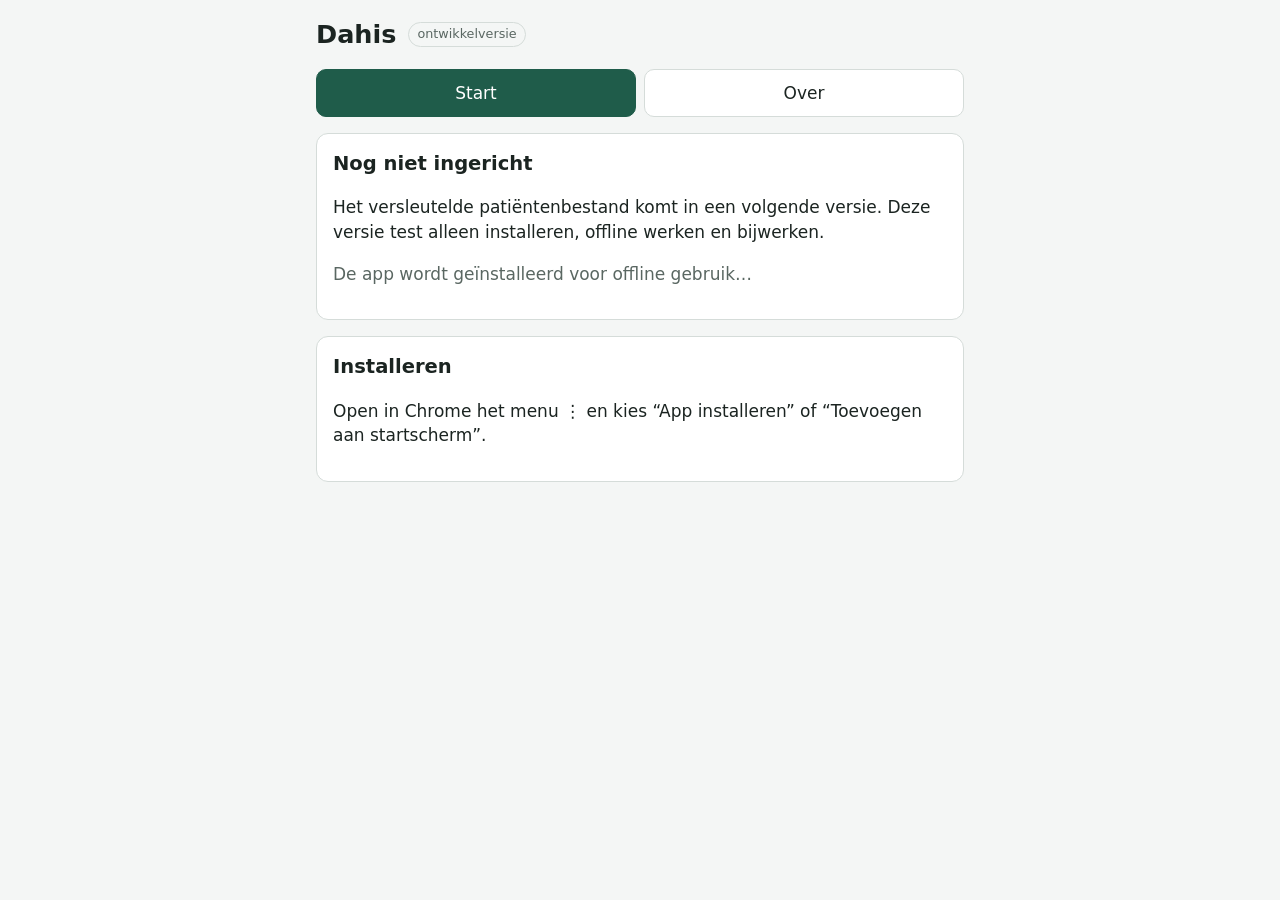
==== app/index.html @ 91f65f6c "feat: app-shell met service worker, handmatige updates en strikte CSP - app/: index.html, manifest, " ====
<!doctype html>
<html lang="nl">
<head>
<meta charset="utf-8">
<meta http-equiv="Content-Security-Policy" content="default-src 'none'; script-src 'self'; style-src 'self'; img-src 'self'; manifest-src 'self'; worker-src 'self'; connect-src 'none'; base-uri 'none'; form-action 'none'; require-trusted-types-for 'script'; trusted-types dahis-sw">
<meta name="viewport" content="width=device-width, initial-scale=1">
<meta name="referrer" content="no-referrer">
<meta name="robots" content="noindex, nofollow">
<meta name="color-scheme" content="light dark">
<meta name="theme-color" content="#1f5c4a">
<title>Dahis</title>
<link rel="manifest" href="manifest.webmanifest">
<link rel="icon" href="icons/icon-192.png">
<link rel="stylesheet" href="css/app.css">
<script type="module" src="js/app.js"></script>
</head>
<body>
<noscript><p class="noscript">Dahis heeft JavaScript nodig.</p></noscript>
<div id="app"></div>
</body>
</html>
---- app/css/app.css ----
:root {
  --bg: #f4f6f5;
  --card: #ffffff;
  --text: #1b2421;
  --muted: #5a6762;
  --accent: #1f5c4a;
  --accent-text: #ffffff;
  --border: #d5dcd9;
  --banner: #fff4d6;
  color-scheme: light dark;
}

@media (prefers-color-scheme: dark) {
  :root {
    --bg: #121816;
    --card: #1b2421;
    --text: #e6ece9;
    --muted: #9fb0aa;
    --accent: #4fa88b;
    --accent-text: #0c1411;
    --border: #2e3a36;
    --banner: #3a3216;
  }
}

* { box-sizing: border-box; }

html, body {
  margin: 0;
  background: var(--bg);
  color: var(--text);
  font-family: system-ui, -apple-system, "Segoe UI", Roboto, sans-serif;
  font-size: 17px;
  line-height: 1.45;
}

#app {
  max-width: 40rem;
  margin: 0 auto;
  padding: 0 16px 32px;
}

.top {
  display: flex;
  align-items: center;
  gap: 12px;
  padding: 16px 0 8px;
}

.top h1 { margin: 0; font-size: 1.5rem; }

.badge {
  font-size: 0.75rem;
  padding: 2px 8px;
  border-radius: 999px;
  border: 1px solid var(--border);
  color: var(--muted);
}

.tabs {
  display: flex;
  gap: 8px;
  margin: 8px 0 16px;
}

.card, .banner {
  background: var(--card);
  border: 1px solid var(--border);
  border-radius: 12px;
  padding: 16px;
  margin-bottom: 16px;
}

.banner { background: var(--banner); }
.banner p { margin-top: 0; }

h2 { margin: 0 0 8px; font-size: 1.15rem; }

.muted { color: var(--muted); }

dl {
  display: grid;
  grid-template-columns: max-content 1fr;
  gap: 4px 16px;
  margin: 0 0 12px;
}

dt { color: var(--muted); }
dd { margin: 0; overflow-wrap: anywhere; }

.hash { font-family: ui-monospace, "Cascadia Mono", Consolas, monospace; font-size: 0.9rem; }

button {
  font: inherit;
  min-height: 48px;
  padding: 10px 18px;
  border-radius: 10px;
  border: 1px solid var(--border);
  background: var(--card);
  color: var(--text);
  cursor: pointer;
}

button:disabled { opacity: 0.5; cursor: default; }

button.primary, .tab.active {
  background: var(--accent);
  border-color: var(--accent);
  color: var(--accent-text);
}

.tab { flex: 1; }

button:focus-visible {
  outline: 3px solid var(--accent);
  outline-offset: 2px;
}

.noscript { padding: 16px; }
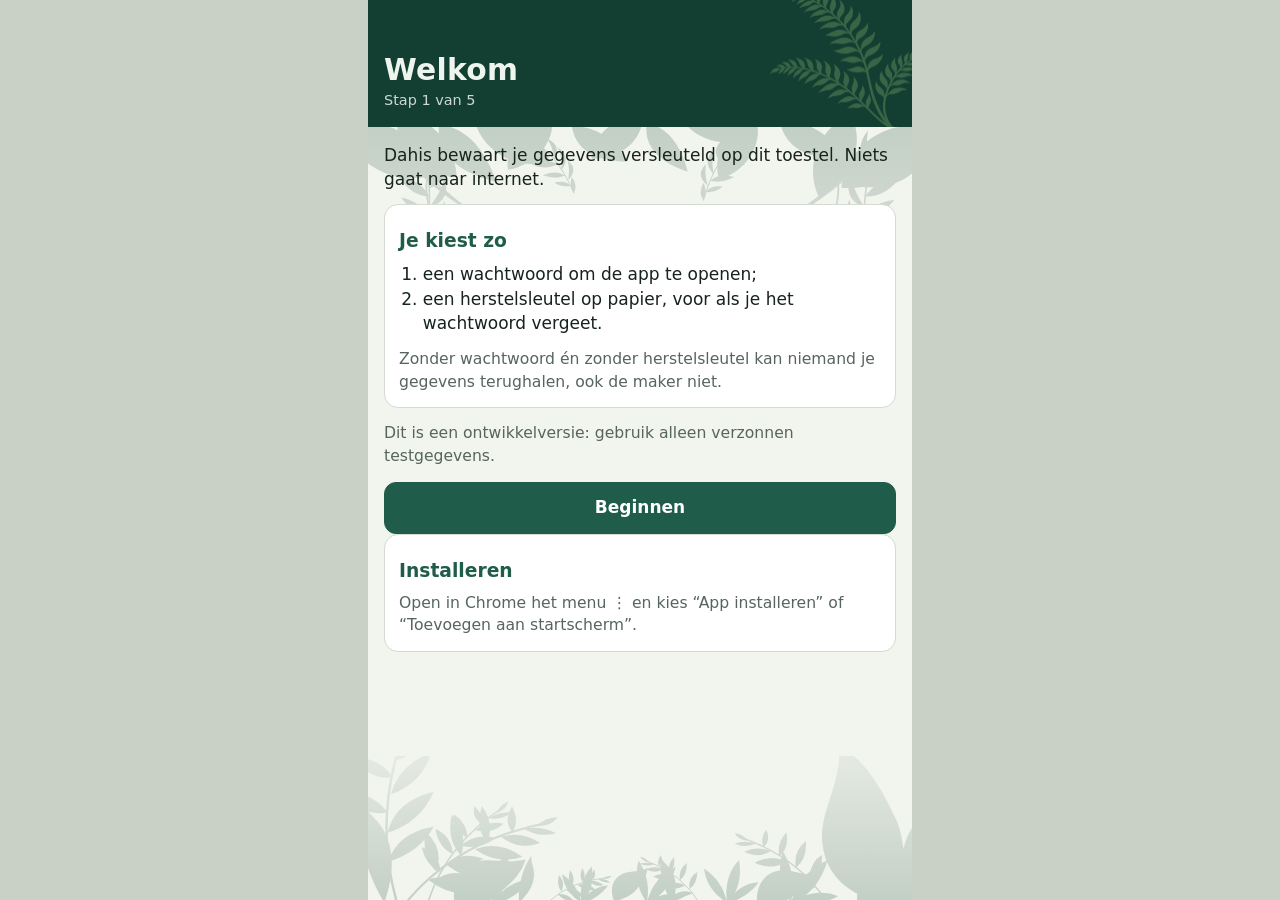
==== commit 2b9b4cda: "feat: onboarding, ontgrendelen en vergrendelen met eigen UI (taak 5) - controller.js: toestand van d" ====
--- a/app/index.html
+++ b/app/index.html
@@ -3,11 +3,11 @@
 <head>
 <meta charset="utf-8">
 <meta http-equiv="Content-Security-Policy" content="default-src 'none'; script-src 'self'; style-src 'self'; img-src 'self'; manifest-src 'self'; worker-src 'self'; connect-src 'none'; base-uri 'none'; form-action 'none'; require-trusted-types-for 'script'; trusted-types dahis-sw">
-<meta name="viewport" content="width=device-width, initial-scale=1">
+<meta name="viewport" content="width=device-width, initial-scale=1, viewport-fit=cover">
 <meta name="referrer" content="no-referrer">
 <meta name="robots" content="noindex, nofollow">
 <meta name="color-scheme" content="light dark">
-<meta name="theme-color" content="#1f5c4a">
+<meta name="theme-color" content="#123f32">
 <title>Dahis</title>
 <link rel="manifest" href="manifest.webmanifest">
 <link rel="icon" href="icons/icon-192.png">
@@ -16,6 +16,28 @@
 </head>
 <body>
 <noscript><p class="noscript">Dahis heeft JavaScript nodig.</p></noscript>
+<!-- Logo (ontwerp gebruiker, paden ongewijzigd: logo-w = wit op groen,
+     logo-g = groen op wit) en iconen; gebruikt via <use href="#...">. -->
+<svg class="defs" width="0" height="0" aria-hidden="true">
+<symbol id="logo-w" viewBox="226 58 440 792"><path fill="currentColor" fill-rule="evenodd" d="M438 831 C436 824 434 804 434 794 C433 789 433 783 432 780 L432 776 443 771 C450 768 455 765 456 765 C457 765 452 798 448 811 C445 821 440 834 439 834 C439 834 438 833 438 831Z M400 800 C393 788 393 776 399 763 C406 749 419 738 445 725 C455 721 465 715 467 713 C476 707 477 699 471 693 L468 691 468 676 C468 669 468 662 469 662 C470 661 483 667 490 672 C503 680 509 691 509 704 C509 712 508 717 503 724 C495 735 486 741 452 755 C435 762 425 768 418 775 C411 782 406 791 405 799 C405 802 404 805 404 805 C404 806 402 803 400 800Z M430 712 C430 704 431 624 432 613 L432 606 445 601 C452 598 459 596 460 596 C461 596 461 597 460 600 C459 609 458 644 457 675 L457 708 444 714 C437 717 432 720 431 720 C431 720 431 717 430 712Z M411 680 C382 671 363 657 354 639 C351 633 351 630 350 623 C349 608 355 595 367 583 C380 571 394 564 436 549 C467 538 479 532 485 525 C489 520 490 517 490 513 C489 509 484 503 481 501 C479 500 479 499 480 484 L480 468 483 468 C488 469 506 478 512 483 C527 494 534 508 533 524 C532 539 523 552 508 562 C499 568 478 578 459 585 C426 597 419 600 409 607 C390 619 392 636 415 646 L419 648 419 665 C419 674 419 682 419 682 C419 682 415 681 411 680Z M437 532 C437 529 438 513 438 497 C440 460 441 456 451 442 C456 436 467 426 468 427 C469 428 469 494 468 511 L467 526 463 528 C461 528 454 531 448 533 L437 538 437 532Z M422 504 C416 499 409 490 405 484 C395 465 395 441 406 421 C413 407 426 392 442 381 C452 373 473 361 485 356 C490 354 502 348 510 344 C529 334 539 331 555 330 C573 329 588 334 601 343 C604 346 606 348 607 350 C608 354 609 354 613 354 C619 354 628 352 638 348 C641 346 644 346 644 346 C644 348 635 355 631 357 C628 358 626 360 626 360 C626 360 628 361 630 362 C635 365 646 374 642 374 C641 373 637 372 633 370 C626 368 613 365 609 365 C607 365 604 367 602 369 C599 372 594 375 590 377 C579 383 570 385 548 386 C534 387 526 387 520 389 C498 395 472 408 456 423 C435 441 428 457 428 488 C428 492 428 499 427 502 L426 507 422 504Z M577 352 C579 350 579 349 578 348 C575 344 572 343 569 345 C566 347 565 350 568 353 C570 356 574 356 577 352Z M303 426 C293 423 283 414 275 402 C267 388 263 368 266 355 C271 331 294 319 317 326 L324 329 324 322 C328 292 351 270 381 270 L387 270 382 265 C378 260 377 260 372 260 C370 261 362 262 356 264 C346 266 342 266 330 266 C317 266 316 266 307 263 C286 256 271 244 251 219 C248 214 245 210 246 210 C246 209 260 202 269 199 C303 187 333 190 356 206 C369 215 378 226 385 241 L390 251 412 272 434 292 435 282 C436 267 436 239 435 233 C435 230 433 226 428 220 C408 191 403 176 403 156 C403 140 406 129 416 112 C420 104 433 86 441 78 L445 73 454 85 C475 114 484 134 484 155 C484 176 478 191 458 219 L451 230 451 261 C451 278 451 291 452 291 C453 291 462 282 474 271 C495 252 496 250 499 243 C505 231 511 222 520 214 C544 190 575 185 613 198 C624 202 639 209 639 210 C639 211 629 224 620 234 C610 245 596 256 586 261 C566 271 548 272 517 265 L506 263 500 267 C487 278 474 293 468 307 C463 318 461 327 461 342 L461 356 458 358 C456 359 450 362 445 366 C440 369 435 372 435 372 C434 372 434 370 434 367 C435 365 434 356 434 347 C433 325 429 313 416 298 C406 286 383 280 367 285 C350 291 340 305 338 322 L338 329 343 327 C347 325 351 325 358 325 C368 324 369 325 375 328 C387 334 394 344 396 359 C400 386 378 423 356 426 C351 427 341 425 335 421 L331 419 324 422 C315 426 309 427 303 426Z"/></symbol>
+<symbol id="logo-g" viewBox="226 58 440 792"><path fill="currentColor" fill-rule="evenodd" d="M438 827 C436 811 433 778 434 777 C434 776 454 766 456 766 C457 766 457 767 457 772 C455 784 452 802 450 810 C447 820 441 834 440 834 C440 834 439 831 438 827Z M402 803 C391 786 394 767 409 750 C418 741 427 735 448 725 C457 720 466 715 469 713 C477 707 478 699 472 693 L469 691 469 676 C469 663 469 662 471 662 C472 662 477 664 483 667 C499 675 507 684 510 697 C514 715 502 732 480 744 C476 745 465 750 455 754 C435 763 421 771 416 778 C411 784 407 792 406 799 C405 806 405 806 402 803Z M431 720 C431 719 431 701 431 679 C431 640 432 608 434 607 C434 606 440 604 448 601 L460 596 461 599 C461 601 461 610 460 619 C459 629 459 653 458 672 L458 708 445 714 C438 718 432 720 431 720Z M407 678 C380 669 363 657 356 641 C346 621 350 600 368 584 C380 572 394 565 422 555 C466 539 477 534 485 527 C493 518 493 511 484 504 L480 500 481 484 C481 472 482 468 483 468 C483 468 487 469 491 471 C510 479 525 492 530 504 C537 522 533 539 520 553 C508 565 494 572 448 590 C414 602 403 609 399 618 C396 624 396 626 399 633 C401 638 406 642 414 646 L420 648 420 665 C420 674 420 682 419 682 C419 682 413 680 407 678Z M438 530 C438 526 439 510 439 494 C441 463 442 458 449 447 C453 441 466 427 468 427 C469 427 470 446 470 464 C470 478 469 502 467 520 L467 527 463 529 C458 531 438 538 437 538 C437 538 437 535 438 530Z M422 503 C407 491 398 472 398 453 C398 420 424 388 472 363 C478 360 487 355 492 353 C496 351 503 348 506 346 C526 335 540 331 558 331 C574 330 579 332 590 337 C600 342 606 347 608 352 C609 355 610 355 614 354 C622 353 628 352 636 349 C640 347 643 346 644 346 C645 347 635 355 631 357 C628 359 626 360 626 360 C626 360 628 362 631 363 C635 365 645 373 645 374 C644 374 640 373 634 371 C629 369 620 367 615 366 L607 365 602 369 C597 375 585 381 576 384 C572 384 561 385 550 386 C524 387 511 390 490 401 C463 414 445 430 436 448 C431 458 430 464 429 486 C428 497 428 507 428 507 C427 507 425 505 422 503Z M577 353 C581 350 578 344 572 344 C570 344 566 347 566 350 C566 354 574 357 577 353Z M303 426 C292 423 280 411 273 396 C262 373 263 348 278 335 C290 323 306 321 324 329 C324 329 325 327 325 322 C328 293 351 271 380 271 L388 270 383 265 377 260 360 263 C314 272 289 263 256 224 C247 213 246 211 247 210 C251 208 271 201 282 198 C292 195 295 195 310 195 C322 195 327 195 332 196 C346 200 362 210 372 220 C378 227 386 239 388 245 C389 250 392 252 408 267 C430 288 435 292 435 292 C436 292 436 278 436 261 L436 230 426 216 C414 198 410 191 406 179 C404 171 404 169 404 156 C404 145 404 141 406 136 C409 126 414 115 421 105 C427 96 444 74 445 74 C446 74 461 94 466 102 C480 124 486 145 484 164 C482 181 477 192 461 215 L452 230 451 252 C451 264 451 278 452 283 L452 292 464 282 C492 255 496 251 501 241 C516 212 544 194 576 194 C592 194 616 200 633 208 L640 211 635 217 C627 227 608 247 600 253 C577 270 554 274 518 265 L507 263 503 266 C485 279 472 297 465 316 C463 321 463 325 462 339 L462 356 457 359 C455 360 449 364 444 367 L435 373 435 355 C435 333 434 326 427 313 C416 293 400 283 378 284 C370 285 368 285 362 288 C349 295 341 306 339 321 C338 325 338 328 338 328 C338 329 341 328 344 327 C348 325 352 325 359 325 C367 325 369 325 374 327 C382 331 389 338 393 347 C396 353 396 354 396 366 C396 379 396 380 393 388 C389 399 384 407 376 415 C364 427 353 429 339 423 L332 419 324 423 C316 427 309 428 303 426Z"/></symbol>
+<symbol id="i-lock" viewBox="0 0 24 24"><g fill="none" stroke="currentColor" stroke-width="1.8" stroke-linecap="round" stroke-linejoin="round"><rect x="5" y="11" width="14" height="9" rx="2"/><path d="M8 11V8a4 4 0 0 1 8 0v3"/></g></symbol>
+<symbol id="i-people" viewBox="0 0 24 24"><g fill="none" stroke="currentColor" stroke-width="1.8" stroke-linecap="round" stroke-linejoin="round"><circle cx="9" cy="8" r="3.5"/><path d="M2.5 20c.8-3.6 3.4-5.5 6.5-5.5s5.7 1.9 6.5 5.5"/><path d="M16 4.8a3.5 3.5 0 0 1 0 6.4M18 14.8c1.8.7 3 2.4 3.5 5.2"/></g></symbol>
+<symbol id="i-rx" viewBox="0 0 24 24"><g fill="none" stroke="currentColor" stroke-width="1.8" stroke-linecap="round" stroke-linejoin="round"><path d="M7 3h7l4 4v14H7z"/><path d="M14 3v4h4M10 12h5M10 16h5"/></g></symbol>
+<symbol id="i-gear" viewBox="0 0 24 24"><g fill="none" stroke="currentColor" stroke-width="1.8" stroke-linecap="round" stroke-linejoin="round"><circle cx="12" cy="12" r="3"/><path d="M12 2.5v3M12 18.5v3M2.5 12h3M18.5 12h3M5.3 5.3l2.1 2.1M16.6 16.6l2.1 2.1M5.3 18.7l2.1-2.1M16.6 7.4l2.1-2.1"/></g></symbol>
+<symbol id="i-chev" viewBox="0 0 24 24"><g fill="none" stroke="currentColor" stroke-width="1.8" stroke-linecap="round" stroke-linejoin="round"><path d="M9 5l7 7-7 7"/></g></symbol>
+<symbol id="i-back" viewBox="0 0 24 24"><g fill="none" stroke="currentColor" stroke-width="1.8" stroke-linecap="round" stroke-linejoin="round"><path d="M15 5l-7 7 7 7"/></g></symbol>
+<symbol id="i-search" viewBox="0 0 24 24"><g fill="none" stroke="currentColor" stroke-width="1.8" stroke-linecap="round" stroke-linejoin="round"><circle cx="11" cy="11" r="6.5"/><path d="M16 16l4.5 4.5"/></g></symbol>
+<symbol id="i-clock" viewBox="0 0 24 24"><g fill="none" stroke="currentColor" stroke-width="1.8" stroke-linecap="round" stroke-linejoin="round"><circle cx="12" cy="12" r="8.5"/><path d="M12 7.5V12l3 2"/></g></symbol>
+<symbol id="i-key" viewBox="0 0 24 24"><g fill="none" stroke="currentColor" stroke-width="1.8" stroke-linecap="round" stroke-linejoin="round"><circle cx="8" cy="14" r="4"/><path d="M11 11l8-8M16 6l2.5 2.5M14 8l2 2"/></g></symbol>
+<symbol id="i-db" viewBox="0 0 24 24"><g fill="none" stroke="currentColor" stroke-width="1.8" stroke-linecap="round" stroke-linejoin="round"><ellipse cx="12" cy="6" rx="7" ry="3"/><path d="M5 6v12c0 1.7 3.1 3 7 3s7-1.3 7-3V6M5 12c0 1.7 3.1 3 7 3s7-1.3 7-3"/></g></symbol>
+<symbol id="i-archive" viewBox="0 0 24 24"><g fill="none" stroke="currentColor" stroke-width="1.8" stroke-linecap="round" stroke-linejoin="round"><rect x="3.5" y="4" width="17" height="5" rx="1"/><path d="M5 9v10h14V9M10 13h4"/></g></symbol>
+<symbol id="i-shield" viewBox="0 0 24 24"><g fill="none" stroke="currentColor" stroke-width="1.8" stroke-linecap="round" stroke-linejoin="round"><path d="M12 3l7.5 3v5.5c0 4.5-3.2 8-7.5 9.5-4.3-1.5-7.5-5-7.5-9.5V6z"/><path d="M8.8 12l2.3 2.3 4.2-4.6"/></g></symbol>
+<symbol id="i-gauge" viewBox="0 0 24 24"><g fill="none" stroke="currentColor" stroke-width="1.8" stroke-linecap="round" stroke-linejoin="round"><path d="M4 17a8 8 0 1 1 16 0"/><path d="M12 17l4-5"/></g></symbol>
+<symbol id="i-info" viewBox="0 0 24 24"><g fill="none" stroke="currentColor" stroke-width="1.8" stroke-linecap="round" stroke-linejoin="round"><circle cx="12" cy="12" r="8.5"/><path d="M12 11v5.5M12 7.8v.2"/></g></symbol>
+<symbol id="i-trash" viewBox="0 0 24 24"><g fill="none" stroke="currentColor" stroke-width="1.8" stroke-linecap="round" stroke-linejoin="round"><path d="M4.5 7h15M9.5 7V4.5h5V7M6.5 7l1 13h9l1-13M10 11v5.5M14 11v5.5"/></g></symbol>
+<symbol id="i-more" viewBox="0 0 24 24"><g fill="currentColor"><circle cx="5" cy="12" r="1.8"/><circle cx="12" cy="12" r="1.8"/><circle cx="19" cy="12" r="1.8"/></g></symbol>
+</svg>
 <div id="app"></div>
 </body>
 </html>
--- a/app/css/app.css
+++ b/app/css/app.css
@@ -1,25 +1,44 @@
+/* Opmaak van Dahis (docs/plans/2026-11-25-ui-opbouw.md, docs/ui/voorbeelden.html).
+   Geen externe fonts of afbeeldingen; logo en iconen zijn SVG-symbolen in
+   index.html, randen en varen staan in img/. */
+
 :root {
-  --bg: #f4f6f5;
+  --bg: #f2f4ee;
   --card: #ffffff;
-  --text: #1b2421;
-  --muted: #5a6762;
+  --text: #17231d;
+  --muted: #56655d;
+  --jungle: #123f32;
   --accent: #1f5c4a;
   --accent-text: #ffffff;
-  --border: #d5dcd9;
+  --leaf: #4c8c4a;
+  --moss: #8fb573;
+  --border: #d3dbd2;
+  --warn-bg: #fbeee0;
+  --warn: #8a3b12;
+  --ok-bg: #e3f0e1;
+  --ok: #1f5c2c;
   --banner: #fff4d6;
+  --outside: #c9d1c6;
   color-scheme: light dark;
 }
 
 @media (prefers-color-scheme: dark) {
   :root {
-    --bg: #121816;
-    --card: #1b2421;
-    --text: #e6ece9;
-    --muted: #9fb0aa;
-    --accent: #4fa88b;
-    --accent-text: #0c1411;
-    --border: #2e3a36;
+    --bg: #0e1512;
+    --card: #17211c;
+    --text: #e4ece6;
+    --muted: #9fb2a7;
+    --jungle: #0a2a20;
+    --accent: #5fae8c;
+    --accent-text: #08130e;
+    --leaf: #5f9f5c;
+    --border: #2a3a32;
+    --warn-bg: #3a2414;
+    --warn: #f2b48a;
+    --ok-bg: #16301f;
+    --ok: #9fd8a8;
     --banner: #3a3216;
+    --outside: #050807;
   }
 }
 
@@ -27,93 +46,204 @@
 
 html, body {
   margin: 0;
-  background: var(--bg);
+  min-height: 100%;
+  background: var(--outside);
   color: var(--text);
   font-family: system-ui, -apple-system, "Segoe UI", Roboto, sans-serif;
   font-size: 17px;
   line-height: 1.45;
 }
 
-#app {
-  max-width: 40rem;
-  margin: 0 auto;
-  padding: 0 16px 32px;
-}
-
+.defs { position: absolute; width: 0; height: 0; overflow: hidden; }
+.noscript { padding: 16px; }
+
+#app { max-width: 32rem; margin: 0 auto; }
+
+/* --- Pagina ----------------------------------------------------------------- */
+.shell {
+  display: flex;
+  flex-direction: column;
+  min-height: 100vh;
+  min-height: 100dvh;
+  background: var(--bg);
+  position: relative;
+  overflow: hidden;
+}
+
+.content { position: relative; flex: 1; display: flex; flex-direction: column; }
+.inner { position: relative; z-index: 1; flex: 1; padding: 16px 16px 24px; }
+
+/* Randen achter de inhoud (ontwerp gebruiker) */
+.rand {
+  position: absolute; left: 0; width: 100%; height: 144px;
+  pointer-events: none; user-select: none; z-index: 0;
+}
+.rand-boven { top: 0; }
+.rand-onder { bottom: 0; }
+
+/* --- Kopregel --------------------------------------------------------------- */
 .top {
+  position: relative;
+  overflow: hidden;
+  min-height: 116px;
+  padding: max(10px, env(safe-area-inset-top)) 16px 16px;
+  background: var(--jungle);
+  color: #eef4ee;
   display: flex;
-  align-items: center;
-  gap: 12px;
-  padding: 16px 0 8px;
-}
-
-.top h1 { margin: 0; font-size: 1.5rem; }
-
-.badge {
-  font-size: 0.75rem;
-  padding: 2px 8px;
-  border-radius: 999px;
-  border: 1px solid var(--border);
-  color: var(--muted);
-}
-
-.tabs {
-  display: flex;
-  gap: 8px;
-  margin: 8px 0 16px;
-}
-
-.card, .banner {
+  flex-direction: column;
+  justify-content: flex-end;
+}
+.top .row { position: relative; z-index: 1; display: flex; align-items: center; gap: 8px; min-height: 40px; }
+.top .spacer { flex: 1; }
+.top h1 { position: relative; z-index: 1; margin: 2px 0 0; font-size: 1.75rem; line-height: 1.2; letter-spacing: 0.01em; }
+.top .sub { position: relative; z-index: 1; margin: 2px 0 0; font-size: 0.85rem; opacity: 0.85; }
+.top .chip { font-size: 0.75rem; padding: 2px 8px; border-radius: 999px; border: 1px solid rgba(255, 255, 255, 0.4); }
+.top .back, .top .lock {
+  display: inline-flex; align-items: center; gap: 6px;
+  min-height: 40px; padding: 0 12px;
+  border-radius: 999px; border: 1px solid rgba(255, 255, 255, 0.35);
+  background: rgba(18, 63, 50, 0.55); color: inherit; font: inherit; font-size: 0.9rem;
+  cursor: pointer;
+}
+.top .back { border-color: transparent; background: none; padding-left: 0; }
+.fern { position: absolute; pointer-events: none; user-select: none; object-fit: contain; }
+.top .fern { right: -18px; top: -14px; width: 160px; height: 146px; opacity: 0.32; }
+
+/* --- Inhoud ----------------------------------------------------------------- */
+h3 { margin: 8px 0 8px; font-size: 1.1rem; color: var(--accent); }
+p { margin: 0 0 12px; }
+.muted { color: var(--muted); font-size: 0.92rem; }
+.center { text-align: center; }
+.hint { font-size: 0.85rem; color: var(--muted); margin: 4px 0 0; }
+
+.card {
   background: var(--card);
   border: 1px solid var(--border);
-  border-radius: 12px;
-  padding: 16px;
-  margin-bottom: 16px;
-}
-
-.banner { background: var(--banner); }
-.banner p { margin-top: 0; }
-
-h2 { margin: 0 0 8px; font-size: 1.15rem; }
-
-.muted { color: var(--muted); }
-
-dl {
-  display: grid;
-  grid-template-columns: max-content 1fr;
-  gap: 4px 16px;
-  margin: 0 0 12px;
-}
-
+  border-radius: 14px;
+  padding: 14px;
+  margin-bottom: 14px;
+}
+.card > :last-child { margin-bottom: 0; }
+
+.note { border-radius: 12px; padding: 12px; font-size: 0.95rem; }
+.note.warn { background: var(--warn-bg); color: var(--warn); }
+.note.ok { background: var(--ok-bg); color: var(--ok); }
+
+.banner {
+  background: var(--banner); border-radius: 12px; padding: 10px 12px; margin-bottom: 12px;
+  display: flex; align-items: center; gap: 10px; font-size: 0.95rem;
+}
+.banner button {
+  margin-left: auto; min-height: 40px; padding: 0 14px; border-radius: 10px;
+  border: 1px solid var(--accent); background: var(--accent); color: var(--accent-text); font: inherit;
+}
+
+.steps { margin: 0 0 12px; padding-left: 1.4em; }
+
+dl { display: grid; grid-template-columns: max-content 1fr; gap: 6px 14px; margin: 0; font-size: 0.95rem; }
 dt { color: var(--muted); }
 dd { margin: 0; overflow-wrap: anywhere; }
-
-.hash { font-family: ui-monospace, "Cascadia Mono", Consolas, monospace; font-size: 0.9rem; }
-
-button {
-  font: inherit;
+.hash { font-family: ui-monospace, "Cascadia Mono", Consolas, monospace; font-size: 0.85rem; }
+
+/* --- Formulieren en knoppen ------------------------------------------------- */
+label { display: block; font-weight: 600; margin: 12px 0 4px; font-size: 0.95rem; }
+input, select {
+  width: 100%;
   min-height: 48px;
-  padding: 10px 18px;
+  padding: 10px 12px;
   border-radius: 10px;
   border: 1px solid var(--border);
   background: var(--card);
   color: var(--text);
-  cursor: pointer;
-}
-
-button:disabled { opacity: 0.5; cursor: default; }
-
-button.primary, .tab.active {
-  background: var(--accent);
-  border-color: var(--accent);
-  color: var(--accent-text);
-}
-
-.tab { flex: 1; }
-
-button:focus-visible {
-  outline: 3px solid var(--accent);
+  font: inherit;
+}
+input:focus-visible, select:focus-visible, button:focus-visible {
+  outline: 3px solid var(--moss);
   outline-offset: 2px;
 }
 
-.noscript { padding: 16px; }
+.btn {
+  display: block; width: 100%;
+  min-height: 52px; margin-top: 14px; padding: 10px 16px;
+  border-radius: 12px; border: 1px solid var(--border);
+  background: var(--card); color: var(--text);
+  font: inherit; font-weight: 600; cursor: pointer;
+}
+.btn.primary { background: var(--accent); color: var(--accent-text); border-color: var(--accent); }
+.btn.danger { background: var(--warn); color: #ffffff; border-color: var(--warn); }
+.btn.link { border: none; background: none; color: var(--accent); min-height: 44px; font-weight: 500; margin-top: 6px; }
+.btn:disabled { opacity: 0.55; cursor: default; }
+
+/* --- Herstelsleutel ----------------------------------------------------------- */
+.key {
+  font-family: ui-monospace, "Cascadia Mono", Consolas, monospace;
+  font-size: 1.1rem;
+  display: grid;
+  grid-template-columns: repeat(3, 1fr);
+  gap: 8px 10px;
+  padding: 12px;
+  border-radius: 10px;
+  background: var(--card);
+  border: 1px dashed var(--moss);
+  text-align: center;
+  user-select: none;
+}
+
+/* --- Lijsten ------------------------------------------------------------------ */
+.list { list-style: none; margin: 0; padding: 0; }
+.list li { border-bottom: 1px solid var(--border); }
+.list li:last-child { border-bottom: none; }
+.list li, .list .row-btn {
+  display: flex; align-items: center; gap: 14px; min-height: 52px;
+}
+.list .row-btn {
+  width: 100%; padding: 8px 2px; border: none; background: none; color: inherit;
+  font: inherit; text-align: left; cursor: pointer;
+}
+.list li > .lead:first-child { margin-left: 2px; }
+.list .label { flex: 1; }
+.list .value { color: var(--muted); font-size: 0.9rem; text-align: right; }
+.list select { width: auto; min-height: 40px; padding: 4px 8px; }
+.lead { width: 22px; height: 22px; flex: none; color: var(--text); }
+.chev { width: 18px; height: 18px; flex: none; color: var(--muted); }
+.icon { width: 20px; height: 20px; flex: none; }
+.danger-text { color: var(--warn); }
+
+.search { position: relative; margin-bottom: 8px; }
+.search .icon { position: absolute; left: 12px; top: 14px; color: var(--muted); }
+.search input { padding-left: 42px; border-radius: 12px; }
+
+.empty { text-align: center; padding: 28px 8px; color: var(--muted); }
+.empty-mark { width: 44px; height: 80px; color: var(--leaf); opacity: 0.6; }
+
+/* --- Navigatielint ------------------------------------------------------------- */
+.navbar {
+  position: sticky; bottom: 0; z-index: 2;
+  display: grid; grid-template-columns: repeat(4, 1fr); gap: 4px;
+  background: var(--card); border-top: 1px solid var(--border);
+  padding: 8px 6px max(12px, env(safe-area-inset-bottom));
+}
+.navbar button {
+  display: flex; flex-direction: column; align-items: center; justify-content: center; gap: 3px;
+  min-height: 58px; border: none; background: none; color: var(--text);
+  font: inherit; font-size: 0.75rem; border-radius: 14px; cursor: pointer;
+}
+.navbar svg { width: 24px; height: 24px; color: var(--accent); }
+.navbar button[aria-current="page"] {
+  background: color-mix(in srgb, var(--moss) 30%, transparent);
+  color: var(--accent); font-weight: 700;
+}
+
+/* --- Hoofdscherm: geheel groen ---------------------------------------------------- */
+.shell.green { background: #123f32; color: #eef4ee; }
+.shell.green .inner { padding-top: max(56px, env(safe-area-inset-top)); }
+.shell.green .hero { text-align: center; margin-bottom: 16px; }
+.shell.green .hero .mark { width: 96px; height: 172px; color: #ffffff; }
+.shell.green .hero h1 { margin: 8px 0 4px; font-size: 1.6rem; letter-spacing: 0.02em; color: #ffffff; }
+.shell.green .muted, .shell.green .hint { color: #b9cdbf; }
+.shell.green label { color: #eef4ee; }
+.shell.green input { background: rgba(255, 255, 255, 0.95); color: #17231d; border-color: transparent; }
+.shell.green .btn.primary { background: #ffffff; color: #123f32; border-color: #ffffff; }
+.shell.green .btn.link { color: #d8ead9; }
+.shell.green .note.warn { background: #fbeee0; color: #8a3b12; }
+.shell.green .fern-hero { right: -40px; bottom: -30px; width: 300px; height: 274px; opacity: 0.20; transform: rotate(8deg); }
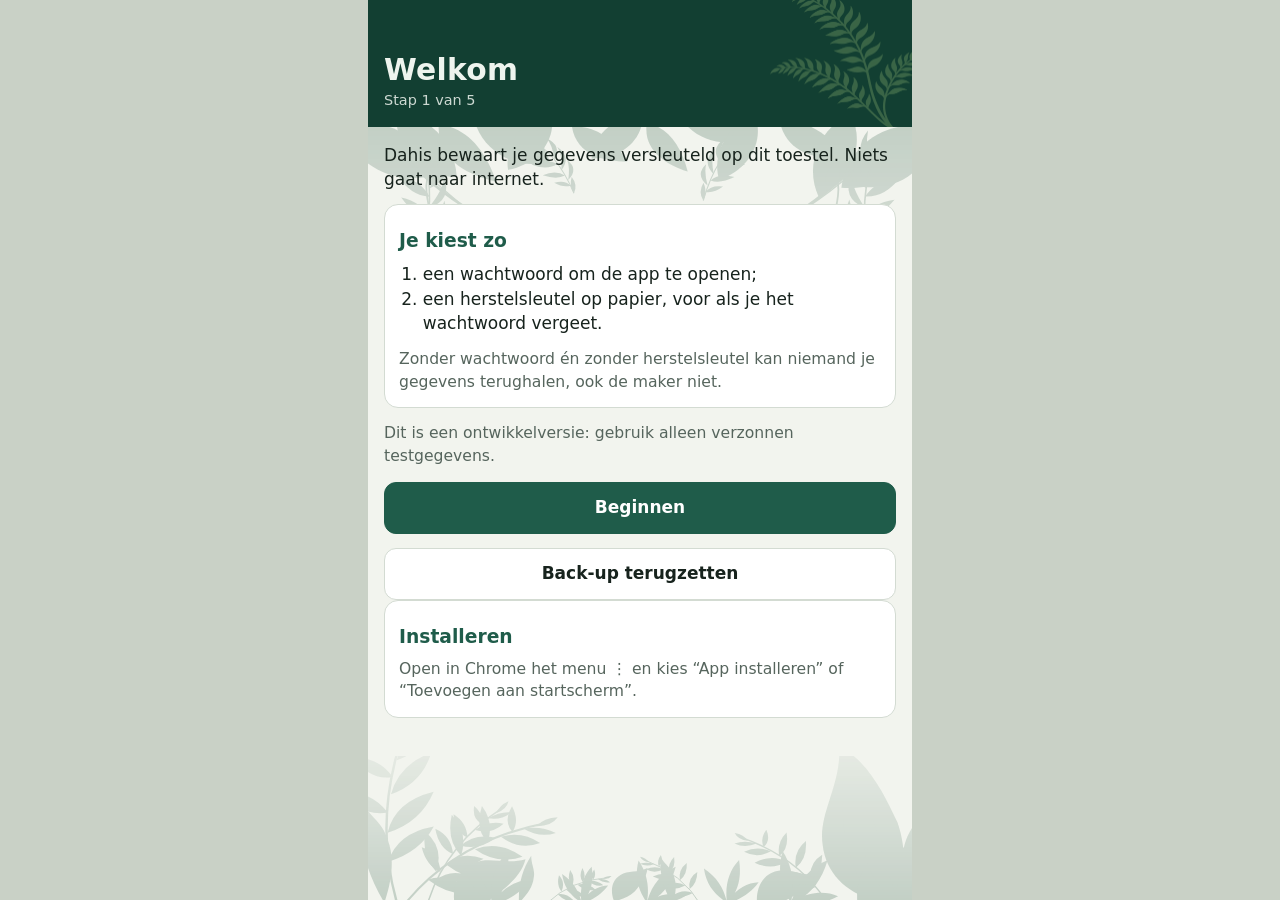
==== commit 5f2160ee: "feat: instellingen met vaste keuzes, Opslag naar Meer (0.4.4) Ontwerp afgestemd op het ontwerpcanvas" ====
--- a/app/index.html
+++ b/app/index.html
@@ -28,6 +28,7 @@
 <symbol id="i-chev" viewBox="0 0 24 24"><g fill="none" stroke="currentColor" stroke-width="1.8" stroke-linecap="round" stroke-linejoin="round"><path d="M9 5l7 7-7 7"/></g></symbol>
 <symbol id="i-back" viewBox="0 0 24 24"><g fill="none" stroke="currentColor" stroke-width="1.8" stroke-linecap="round" stroke-linejoin="round"><path d="M15 5l-7 7 7 7"/></g></symbol>
 <symbol id="i-search" viewBox="0 0 24 24"><g fill="none" stroke="currentColor" stroke-width="1.8" stroke-linecap="round" stroke-linejoin="round"><circle cx="11" cy="11" r="6.5"/><path d="M16 16l4.5 4.5"/></g></symbol>
+<symbol id="i-swap" viewBox="0 0 24 24"><g fill="none" stroke="currentColor" stroke-width="1.8" stroke-linecap="round" stroke-linejoin="round"><path d="M4 7h13l-3-3M20 17H7l3 3"/></g></symbol>
 <symbol id="i-clock" viewBox="0 0 24 24"><g fill="none" stroke="currentColor" stroke-width="1.8" stroke-linecap="round" stroke-linejoin="round"><circle cx="12" cy="12" r="8.5"/><path d="M12 7.5V12l3 2"/></g></symbol>
 <symbol id="i-key" viewBox="0 0 24 24"><g fill="none" stroke="currentColor" stroke-width="1.8" stroke-linecap="round" stroke-linejoin="round"><circle cx="8" cy="14" r="4"/><path d="M11 11l8-8M16 6l2.5 2.5M14 8l2 2"/></g></symbol>
 <symbol id="i-db" viewBox="0 0 24 24"><g fill="none" stroke="currentColor" stroke-width="1.8" stroke-linecap="round" stroke-linejoin="round"><ellipse cx="12" cy="6" rx="7" ry="3"/><path d="M5 6v12c0 1.7 3.1 3 7 3s7-1.3 7-3V6M5 12c0 1.7 3.1 3 7 3s7-1.3 7-3"/></g></symbol>
--- a/app/css/app.css
+++ b/app/css/app.css
@@ -19,6 +19,7 @@
   --ok: #1f5c2c;
   --banner: #fff4d6;
   --outside: #c9d1c6;
+  --scroll-thumb: #123f32;
   color-scheme: light dark;
 }
 
@@ -39,6 +40,7 @@
     --ok: #9fd8a8;
     --banner: #3a3216;
     --outside: #050807;
+    --scroll-thumb: #5fae8c;
   }
 }
 
@@ -59,19 +61,36 @@
 
 #app { max-width: 32rem; margin: 0 auto; }
 
+/* Afdekken bij verbergen (0.4.2): geen gegevens in het voorbeeld van
+   Recente apps. Alleen de achtergrond blijft zichtbaar. */
+body.covered #app { visibility: hidden; }
+
 /* --- Pagina ----------------------------------------------------------------- */
+/* Kop en lint staan vast; alleen .inner scrolt (#32). De pagina is precies
+   zo hoog als het scherm, de randen blijven als lijst om het middendeel. */
 .shell {
   display: flex;
   flex-direction: column;
-  min-height: 100vh;
-  min-height: 100dvh;
+  height: 100vh;
+  height: 100dvh;
   background: var(--bg);
   position: relative;
   overflow: hidden;
 }
 
-.content { position: relative; flex: 1; display: flex; flex-direction: column; }
-.inner { position: relative; z-index: 1; flex: 1; padding: 16px 16px 24px; }
+.content { position: relative; flex: 1; min-height: 0; display: flex; flex-direction: column; }
+.inner {
+  position: relative; z-index: 1; flex: 1; min-height: 0;
+  overflow-y: auto; overscroll-behavior: contain;
+  padding: 16px 16px 24px;
+  scrollbar-width: thin; scrollbar-color: var(--scroll-thumb) transparent;
+}
+/* Alleen de verplaatsende balk, zonder achtergrond en pijltjes; geen balk
+   als de inhoud past (overflow-y: auto). */
+.inner::-webkit-scrollbar { width: 6px; }
+.inner::-webkit-scrollbar-track { background: transparent; }
+.inner::-webkit-scrollbar-button { display: none; width: 0; height: 0; }
+.inner::-webkit-scrollbar-thumb { background: var(--scroll-thumb); border-radius: 3px; }
 
 /* Randen achter de inhoud (ontwerp gebruiker) */
 .rand {
@@ -83,6 +102,7 @@
 
 /* --- Kopregel --------------------------------------------------------------- */
 .top {
+  flex: none;
   position: relative;
   overflow: hidden;
   min-height: 116px;
@@ -172,7 +192,20 @@
 .btn.primary { background: var(--accent); color: var(--accent-text); border-color: var(--accent); }
 .btn.danger { background: var(--warn); color: #ffffff; border-color: var(--warn); }
 .btn.link { border: none; background: none; color: var(--accent); min-height: 44px; font-weight: 500; margin-top: 6px; }
+.btn.small { min-height: 44px; margin-top: 10px; }
 .btn:disabled { opacity: 0.55; cursor: default; }
+/* Bestand kiezen (taak 7): eigen knop en duidelijke regel met het gekozen
+   bestand; het invoerveld van Chrome is verborgen maar blijft bereikbaar. */
+.field-label { font-weight: 600; margin: 12px 0 4px; font-size: 0.95rem; }
+.file-hidden { position: absolute; width: 1px; height: 1px; min-height: 0; padding: 0; opacity: 0; overflow: hidden; }
+.btn.file-btn { text-align: center; margin-top: 4px; line-height: 32px; }
+.btn.file-btn.disabled { opacity: 0.55; cursor: default; pointer-events: none; }
+.file-hidden:focus-visible + .file-btn { outline: 3px solid var(--moss); outline-offset: 2px; }
+.card.file-chosen { margin: 8px 0 0; padding: 12px; overflow-wrap: anywhere; font-weight: 600; }
+.card.file-chosen.none { font-weight: 400; color: var(--muted); }
+
+/* Herinnering aan een back-up op het hoofdscherm (taak 7). */
+.note.reminder { margin-bottom: 12px; }
 
 /* --- Herstelsleutel ----------------------------------------------------------- */
 .key {
@@ -204,6 +237,28 @@
 .list .label { flex: 1; }
 .list .value { color: var(--muted); font-size: 0.9rem; text-align: right; }
 .list select { width: auto; min-height: 40px; padding: 4px 8px; }
+.list.log li {
+  display: grid; grid-template-columns: 1fr; gap: 2px; padding: 8px 2px; min-height: 0;
+}
+.list.log .when { color: var(--muted); font-size: 0.85rem; }
+.list.log .tech { color: var(--muted); overflow-wrap: anywhere; }
+/* Instelling met vaste keuzes en "Anders" (#29). */
+.card.setting { display: flex; flex-direction: column; gap: 10px; margin-bottom: 12px; }
+.card.setting .note { margin: 0; }
+.setting-head { display: flex; align-items: center; gap: 10px; }
+.setting-head h4 { margin: 0; font-size: 1rem; }
+.choices { display: grid; grid-template-columns: repeat(5, minmax(0, 1fr)); gap: 6px; }
+.choice {
+  min-height: 44px; padding: 0 2px; border-radius: 10px;
+  border: 1px solid var(--border); background: var(--card); color: var(--text);
+  font: inherit; font-size: 0.85rem; cursor: pointer;
+}
+.choice[aria-pressed="true"] { background: var(--accent); border-color: var(--accent); color: var(--accent-text); font-weight: 700; }
+.choice:disabled { opacity: 0.55; cursor: default; }
+.setting-other { display: flex; align-items: center; gap: 10px; }
+.setting-other label { flex: 1; margin: 0; font-weight: 400; }
+.setting-other select { width: auto; min-height: 44px; padding: 4px 8px; }
+
 .lead { width: 22px; height: 22px; flex: none; color: var(--text); }
 .chev { width: 18px; height: 18px; flex: none; color: var(--muted); }
 .icon { width: 20px; height: 20px; flex: none; }
@@ -218,7 +273,7 @@
 
 /* --- Navigatielint ------------------------------------------------------------- */
 .navbar {
-  position: sticky; bottom: 0; z-index: 2;
+  flex: none; position: relative; z-index: 2;
   display: grid; grid-template-columns: repeat(4, 1fr); gap: 4px;
   background: var(--card); border-top: 1px solid var(--border);
   padding: 8px 6px max(12px, env(safe-area-inset-bottom));
@@ -235,7 +290,7 @@
 }
 
 /* --- Hoofdscherm: geheel groen ---------------------------------------------------- */
-.shell.green { background: #123f32; color: #eef4ee; }
+.shell.green { background: #123f32; color: #eef4ee; --scroll-thumb: #b9cdbf; }
 .shell.green .inner { padding-top: max(56px, env(safe-area-inset-top)); }
 .shell.green .hero { text-align: center; margin-bottom: 16px; }
 .shell.green .hero .mark { width: 96px; height: 172px; color: #ffffff; }
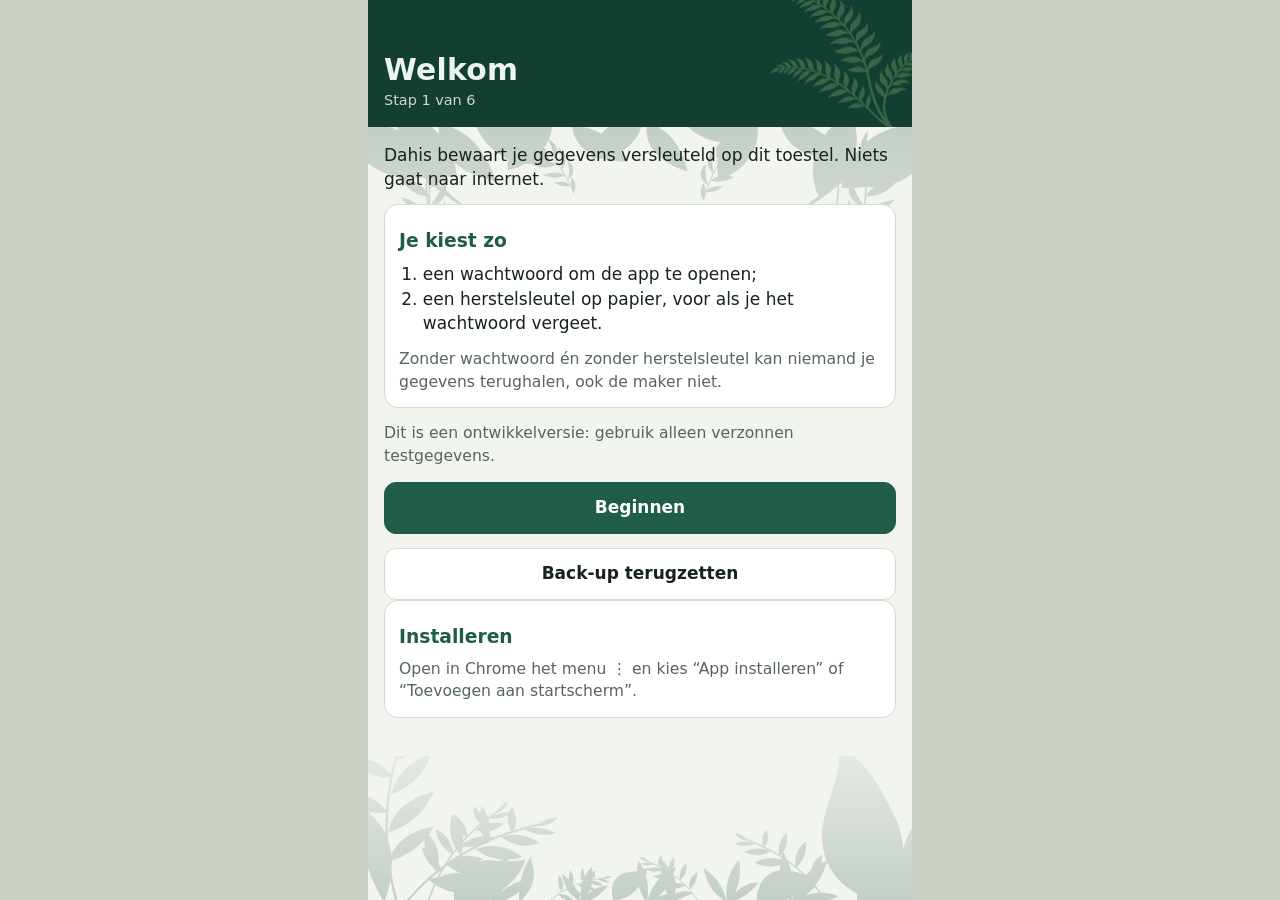
==== commit af9c8bdc: "fix: banner nieuwe versie leesbaar en icoon Snelheid meten in het midden (0.5.3) - De banner over ee" ====
--- a/app/index.html
+++ b/app/index.html
@@ -34,7 +34,7 @@
 <symbol id="i-db" viewBox="0 0 24 24"><g fill="none" stroke="currentColor" stroke-width="1.8" stroke-linecap="round" stroke-linejoin="round"><ellipse cx="12" cy="6" rx="7" ry="3"/><path d="M5 6v12c0 1.7 3.1 3 7 3s7-1.3 7-3V6M5 12c0 1.7 3.1 3 7 3s7-1.3 7-3"/></g></symbol>
 <symbol id="i-archive" viewBox="0 0 24 24"><g fill="none" stroke="currentColor" stroke-width="1.8" stroke-linecap="round" stroke-linejoin="round"><rect x="3.5" y="4" width="17" height="5" rx="1"/><path d="M5 9v10h14V9M10 13h4"/></g></symbol>
 <symbol id="i-shield" viewBox="0 0 24 24"><g fill="none" stroke="currentColor" stroke-width="1.8" stroke-linecap="round" stroke-linejoin="round"><path d="M12 3l7.5 3v5.5c0 4.5-3.2 8-7.5 9.5-4.3-1.5-7.5-5-7.5-9.5V6z"/><path d="M8.8 12l2.3 2.3 4.2-4.6"/></g></symbol>
-<symbol id="i-gauge" viewBox="0 0 24 24"><g fill="none" stroke="currentColor" stroke-width="1.8" stroke-linecap="round" stroke-linejoin="round"><path d="M4 17a8 8 0 1 1 16 0"/><path d="M12 17l4-5"/></g></symbol>
+<symbol id="i-gauge" viewBox="0 0 24 24"><g fill="none" stroke="currentColor" stroke-width="1.8" stroke-linecap="round" stroke-linejoin="round"><path d="M5.99 19.01a8.5 8.5 0 1 1 12.02 0"/><path d="M12 13l3.5-4"/></g></symbol>
 <symbol id="i-info" viewBox="0 0 24 24"><g fill="none" stroke="currentColor" stroke-width="1.8" stroke-linecap="round" stroke-linejoin="round"><circle cx="12" cy="12" r="8.5"/><path d="M12 11v5.5M12 7.8v.2"/></g></symbol>
 <symbol id="i-trash" viewBox="0 0 24 24"><g fill="none" stroke="currentColor" stroke-width="1.8" stroke-linecap="round" stroke-linejoin="round"><path d="M4.5 7h15M9.5 7V4.5h5V7M6.5 7l1 13h9l1-13M10 11v5.5M14 11v5.5"/></g></symbol>
 <symbol id="i-more" viewBox="0 0 24 24"><g fill="currentColor"><circle cx="5" cy="12" r="1.8"/><circle cx="12" cy="12" r="1.8"/><circle cx="19" cy="12" r="1.8"/></g></symbol>
--- a/app/css/app.css
+++ b/app/css/app.css
@@ -135,6 +135,22 @@
 .muted { color: var(--muted); font-size: 0.92rem; }
 .center { text-align: center; }
 .hint { font-size: 0.85rem; color: var(--muted); margin: 4px 0 0; }
+.hint.error { color: var(--warn); font-weight: 600; }
+/* Handtekening (0.5.2): vak van 210 px met een lichte lijn op 30% vanaf
+   onder; tekenen met vinger of stylus (geen scrollen in het vak). Het vak is
+   altijd wit, ook in donkere modus: de handtekening is zwart. */
+.sig-card { display: flex; flex-direction: column; gap: 10px; margin-top: 16px; }
+.sig-card.invalid { border-color: var(--warn); }
+.sig-card h3 { margin: 0; font-size: 1rem; color: var(--text); }
+.sig-card .hint { margin: 0; }
+.sig-box { position: relative; height: 210px; border: 2px dashed #b9c6b8; border-radius: 10px; background: #ffffff; overflow: hidden; }
+.sig-box.saved { border: 1px solid var(--border); }
+.sig-box canvas { position: absolute; inset: 0; width: 100%; height: 100%; touch-action: none; }
+.sig-line { position: absolute; left: 16px; right: 16px; bottom: 30%; border-top: 1px solid #d3dbd2; }
+.sig-empty { position: absolute; inset: 0; display: flex; align-items: center; justify-content: center; color: #6f7c74; font-size: 0.9rem; pointer-events: none; }
+.sig-actions { display: flex; gap: 8px; }
+.sig-actions .btn { margin-top: 0; }
+input[aria-invalid="true"] { border: 2px solid var(--warn); }
 
 .card {
   background: var(--card);
@@ -150,7 +166,7 @@
 .note.ok { background: var(--ok-bg); color: var(--ok); }
 
 .banner {
-  background: var(--banner); border-radius: 12px; padding: 10px 12px; margin-bottom: 12px;
+  background: var(--banner); color: var(--text); border-radius: 12px; padding: 10px 12px; margin-bottom: 12px;
   display: flex; align-items: center; gap: 10px; font-size: 0.95rem;
 }
 .banner button {
@@ -301,4 +317,7 @@
 .shell.green .btn.primary { background: #ffffff; color: #123f32; border-color: #ffffff; }
 .shell.green .btn.link { color: #d8ead9; }
 .shell.green .note.warn { background: #fbeee0; color: #8a3b12; }
+/* Banner nieuwe versie (#41): vaste kleuren, niet de lichte tekst van het groene scherm. */
+.shell.green .banner { background: #fff4d6; color: #17231d; }
+.shell.green .banner button { background: #1f5c4a; border-color: #1f5c4a; color: #ffffff; }
 .shell.green .fern-hero { right: -40px; bottom: -30px; width: 300px; height: 274px; opacity: 0.20; transform: rotate(8deg); }
